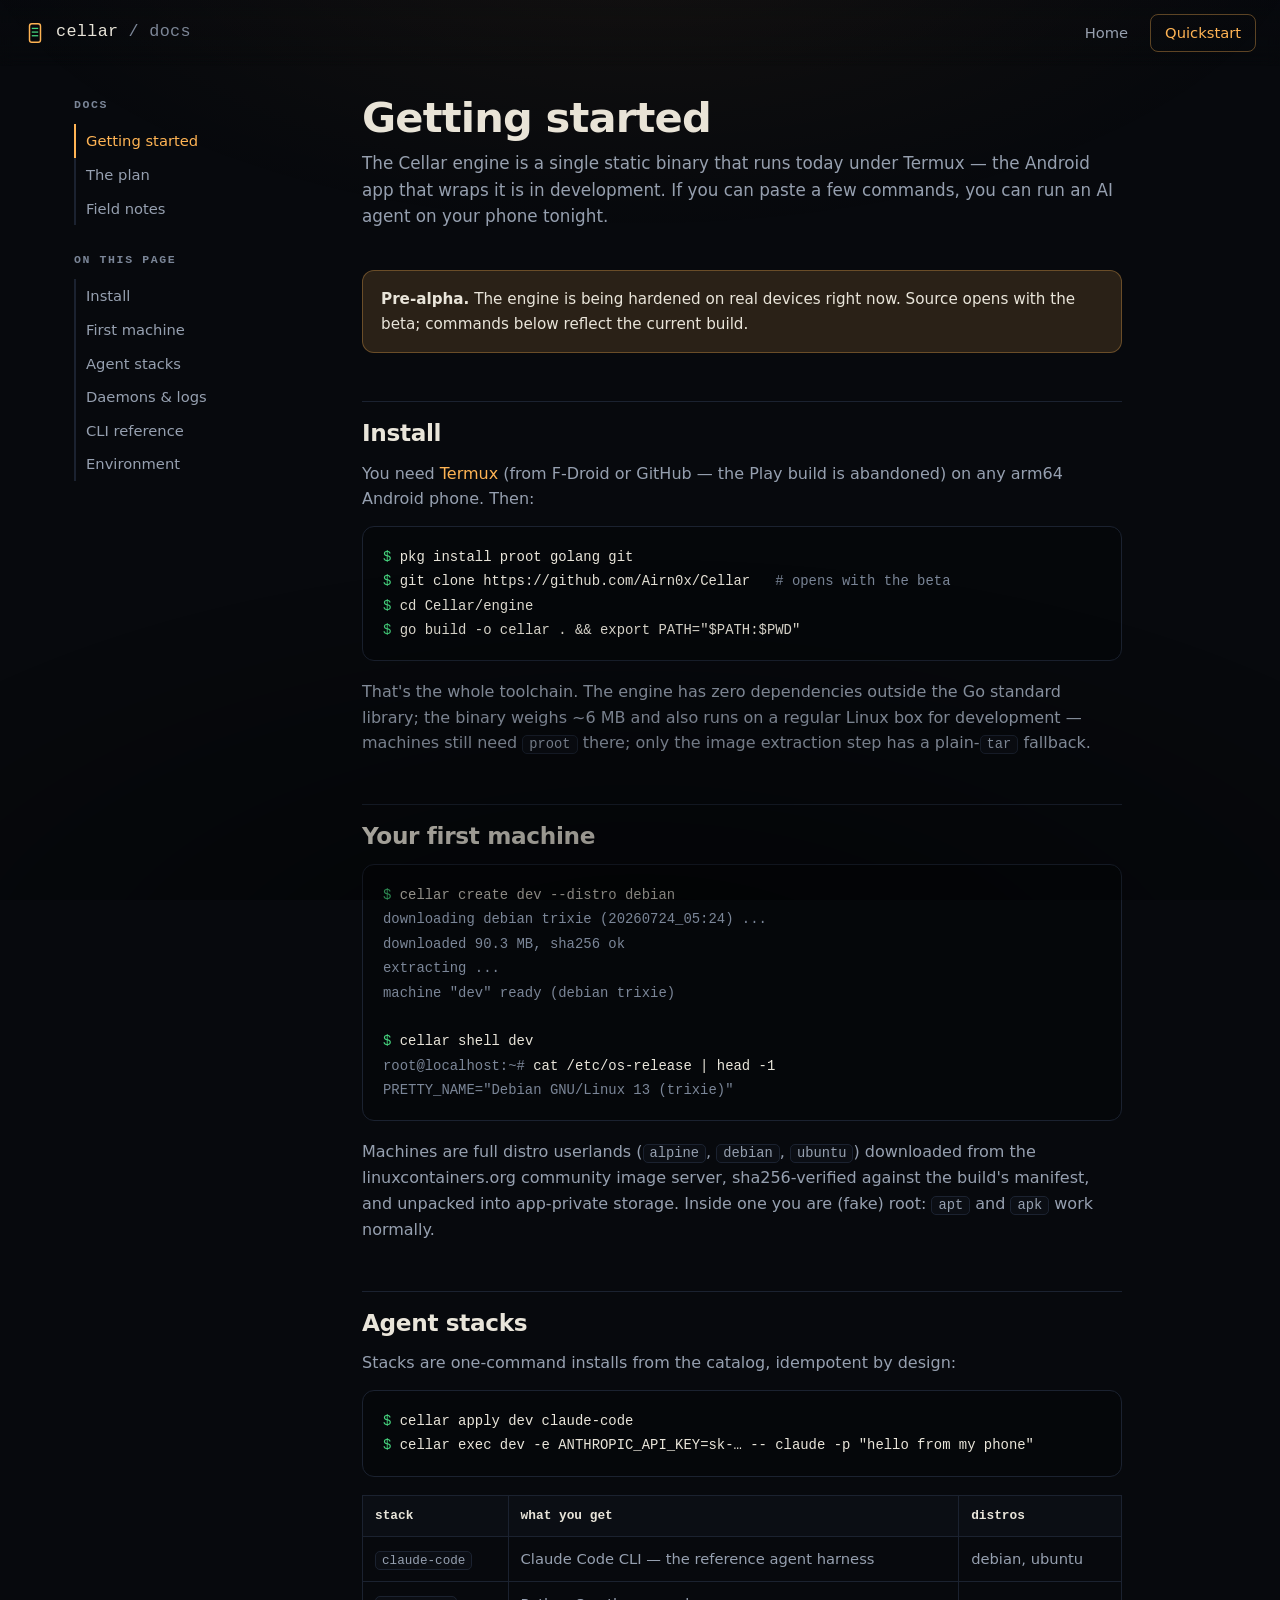
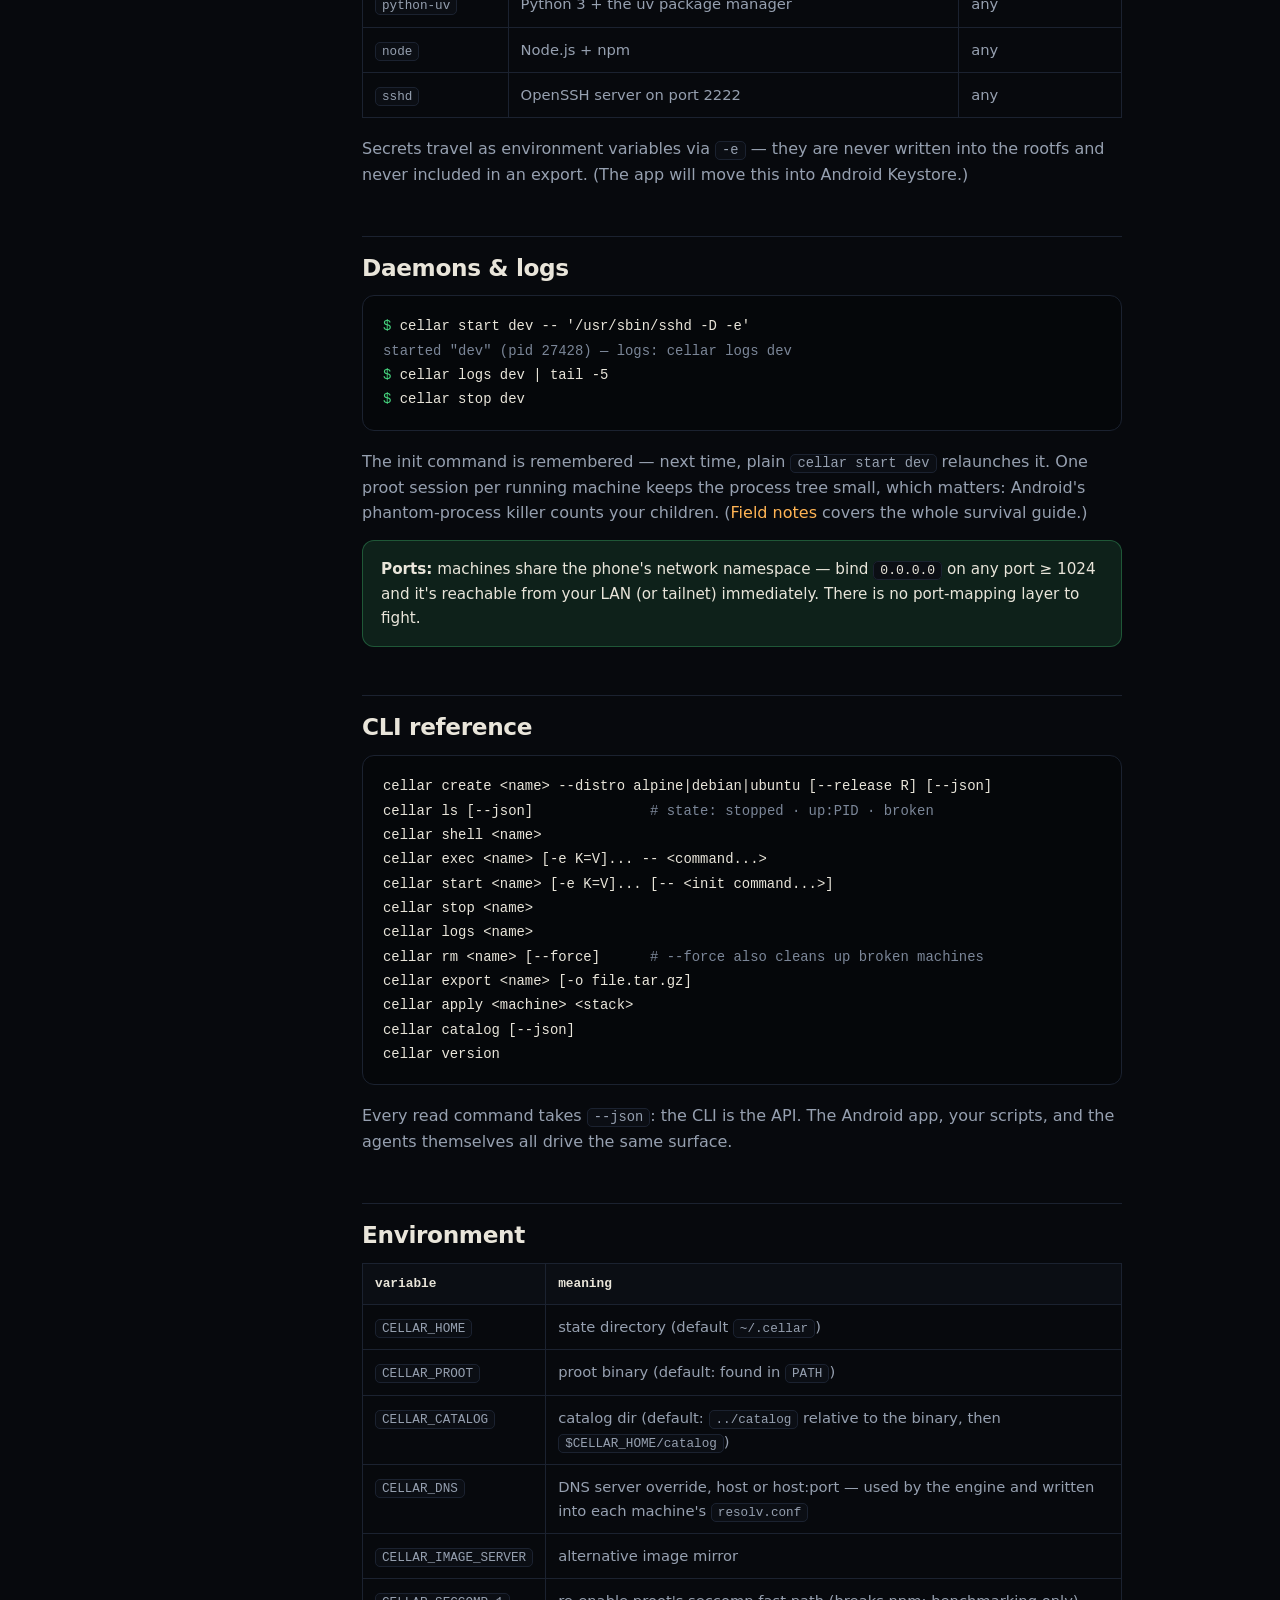
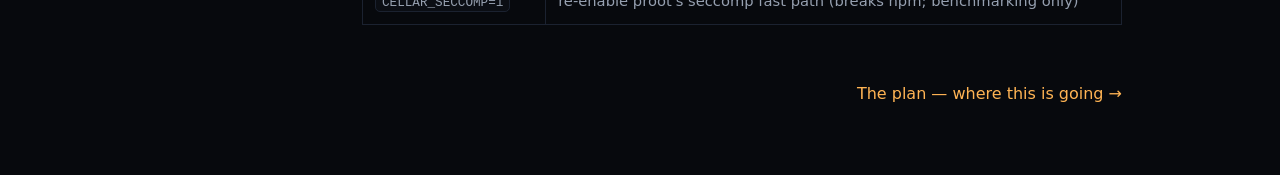
==== site/docs/index.html @ 8542e25e "site: cellar.parallex.in — 3D hero, docs section, deploy Static site (no build step): three.js cella" ====
<!doctype html>
<html lang="en">
<head>
<meta charset="utf-8">
<meta name="viewport" content="width=device-width, initial-scale=1">
<title>Getting started — Cellar docs</title>
<meta name="description" content="Install the Cellar engine under Termux, create your first machine, and run an AI agent inside it.">
<link rel="icon" href="../assets/favicon.svg" type="image/svg+xml">
<link rel="stylesheet" href="../assets/style.css">
<link rel="stylesheet" href="docs.css">
</head>
<body class="grain">

<nav class="nav">
  <a class="brand" href="../">
    <svg width="22" height="22" viewBox="0 0 24 24" fill="none" aria-hidden="true">
      <rect x="6" y="2" width="12" height="20" rx="2.5" stroke="#ffb454" stroke-width="1.6"/>
      <line x1="8.5" y1="7"  x2="15.5" y2="7"  stroke="#46d47e" stroke-width="1.4"/>
      <line x1="8.5" y1="11" x2="15.5" y2="11" stroke="#46d47e" stroke-width="1.4"/>
      <line x1="8.5" y1="15" x2="15.5" y2="15" stroke="#46d47e" stroke-width="1.4"/>
    </svg>
    cellar <span style="color:var(--dim)">/ docs</span>
  </a>
  <div class="links"><a href="../">Home</a><a class="cta" href="../#quickstart">Quickstart</a></div>
</nav>

<div class="docs-shell">
  <aside class="side">
    <div class="group">
      <b>Docs</b>
      <a href="./" class="here">Getting started</a>
      <a href="plan.html">The plan</a>
      <a href="field-notes.html">Field notes</a>
    </div>
    <div class="group">
      <b>On this page</b>
      <a href="#install">Install</a>
      <a href="#first">First machine</a>
      <a href="#stacks">Agent stacks</a>
      <a href="#daemons">Daemons &amp; logs</a>
      <a href="#cli">CLI reference</a>
      <a href="#env">Environment</a>
    </div>
  </aside>

  <main class="doc">
    <h1>Getting started</h1>
    <p class="subtitle">The Cellar engine is a single static binary that runs today under
      Termux — the Android app that wraps it is in development. If you can paste a few
      commands, you can run an AI agent on your phone tonight.</p>

    <div class="callout">
      <strong>Pre-alpha.</strong> The engine is being hardened on real devices right now.
      Source opens with the beta; commands below reflect the current build.
    </div>

    <h2 id="install">Install</h2>
    <p>You need <a href="https://termux.dev">Termux</a> (from F-Droid or GitHub — the Play
      build is abandoned) on any arm64 Android phone. Then:</p>
    <pre><span class="p">$</span> pkg install proot golang git
<span class="p">$</span> git clone https://github.com/Airn0x/Cellar   <span class="c"># opens with the beta</span>
<span class="p">$</span> cd Cellar/engine
<span class="p">$</span> go build -o cellar . && export PATH="$PATH:$PWD"</pre>
    <p>That's the whole toolchain. The engine has zero dependencies outside the Go
      standard library; the binary weighs ~6&nbsp;MB and also runs on a regular Linux box
      for development — machines still need <code>proot</code> there; only the image
      extraction step has a plain-<code>tar</code> fallback.</p>

    <h2 id="first">Your first machine</h2>
    <pre><span class="p">$</span> cellar create dev --distro debian
<span class="c">downloading debian trixie (20260724_05:24) ...</span>
<span class="c">downloaded 90.3 MB, sha256 ok</span>
<span class="c">extracting ...</span>
<span class="c">machine "dev" ready (debian trixie)</span>

<span class="p">$</span> cellar shell dev
<span class="c">root@localhost:~#</span> cat /etc/os-release | head -1
<span class="c">PRETTY_NAME="Debian GNU/Linux 13 (trixie)"</span></pre>
    <p>Machines are full distro userlands (<code>alpine</code>, <code>debian</code>,
      <code>ubuntu</code>) downloaded from the linuxcontainers.org community image server,
      sha256-verified against the build's manifest, and unpacked into app-private storage.
      Inside one you are (fake) root: <code>apt</code> and <code>apk</code> work normally.</p>

    <h2 id="stacks">Agent stacks</h2>
    <p>Stacks are one-command installs from the catalog, idempotent by design:</p>
    <pre><span class="p">$</span> cellar apply dev claude-code
<span class="p">$</span> cellar exec dev -e ANTHROPIC_API_KEY=sk-… -- claude -p "hello from my phone"</pre>
    <table>
      <tr><th>stack</th><th>what you get</th><th>distros</th></tr>
      <tr><td><code>claude-code</code></td><td>Claude Code CLI — the reference agent harness</td><td>debian, ubuntu</td></tr>
      <tr><td><code>python-uv</code></td><td>Python 3 + the uv package manager</td><td>any</td></tr>
      <tr><td><code>node</code></td><td>Node.js + npm</td><td>any</td></tr>
      <tr><td><code>sshd</code></td><td>OpenSSH server on port 2222</td><td>any</td></tr>
    </table>
    <p>Secrets travel as environment variables via <code>-e</code> — they are never written
      into the rootfs and never included in an export. (The app will move this into
      Android Keystore.)</p>

    <h2 id="daemons">Daemons &amp; logs</h2>
    <pre><span class="p">$</span> cellar start dev -- '/usr/sbin/sshd -D -e'
<span class="c">started "dev" (pid 27428) — logs: cellar logs dev</span>
<span class="p">$</span> cellar logs dev | tail -5
<span class="p">$</span> cellar stop dev</pre>
    <p>The init command is remembered — next time, plain <code>cellar start dev</code>
      relaunches it. One proot session per running machine keeps the process tree small,
      which matters: Android's phantom-process killer counts your children.
      (<a href="field-notes.html">Field notes</a> covers the whole survival guide.)</p>
    <div class="callout green">
      <strong>Ports:</strong> machines share the phone's network namespace — bind
      <code>0.0.0.0</code> on any port ≥ 1024 and it's reachable from your LAN
      (or tailnet) immediately. There is no port-mapping layer to fight.
    </div>

    <h2 id="cli">CLI reference</h2>
    <pre>cellar create &lt;name&gt; --distro alpine|debian|ubuntu [--release R] [--json]
cellar ls [--json]              <span class="c"># state: stopped · up:PID · broken</span>
cellar shell &lt;name&gt;
cellar exec &lt;name&gt; [-e K=V]... -- &lt;command...&gt;
cellar start &lt;name&gt; [-e K=V]... [-- &lt;init command...&gt;]
cellar stop &lt;name&gt;
cellar logs &lt;name&gt;
cellar rm &lt;name&gt; [--force]      <span class="c"># --force also cleans up broken machines</span>
cellar export &lt;name&gt; [-o file.tar.gz]
cellar apply &lt;machine&gt; &lt;stack&gt;
cellar catalog [--json]
cellar version</pre>
    <p>Every read command takes <code>--json</code>: the CLI is the API. The Android app,
      your scripts, and the agents themselves all drive the same surface.</p>

    <h2 id="env">Environment</h2>
    <table>
      <tr><th>variable</th><th>meaning</th></tr>
      <tr><td><code>CELLAR_HOME</code></td><td>state directory (default <code>~/.cellar</code>)</td></tr>
      <tr><td><code>CELLAR_PROOT</code></td><td>proot binary (default: found in <code>PATH</code>)</td></tr>
      <tr><td><code>CELLAR_CATALOG</code></td><td>catalog dir (default: <code>../catalog</code> relative to the binary, then <code>$CELLAR_HOME/catalog</code>)</td></tr>
      <tr><td><code>CELLAR_DNS</code></td><td>DNS server override, host or host:port — used by the engine and written into each machine's <code>resolv.conf</code></td></tr>
      <tr><td><code>CELLAR_IMAGE_SERVER</code></td><td>alternative image mirror</td></tr>
      <tr><td><code>CELLAR_SECCOMP=1</code></td><td>re-enable proot's seccomp fast path (breaks npm; benchmarking only)</td></tr>
    </table>

    <div class="next">
      <span></span>
      <a href="plan.html">The plan — where this is going →</a>
    </div>
  </main>
</div>
</body>
</html>
---- site/assets/style.css ----
/* Cellar — the server room in your cellphone.
   Theme: a warm bulb in a dark basement. Amber light, green LEDs,
   cool dark steel. No frameworks, no webfonts — system stacks only. */

:root {
  --bg: #07090d;
  --bg-2: #0b0e14;
  --panel: #0e1219;
  --line: #1b2230;
  --ink: #e9e5da;
  --muted: #96a0b0;
  --dim: #7b8698; /* ≥4.5:1 on all site backgrounds (WCAG AA) */
  --amber: #ffb454;
  --amber-soft: rgba(255, 180, 84, 0.14);
  --green: #46d47e;
  --green-soft: rgba(70, 212, 126, 0.12);
  --red: #ff6b6b;
  --mono: ui-monospace, "SF Mono", "Cascadia Code", "JetBrains Mono", Menlo, Consolas, monospace;
  --sans: system-ui, -apple-system, "Segoe UI", Roboto, Inter, sans-serif;
  --maxw: 1080px;
}

* { margin: 0; padding: 0; box-sizing: border-box; }

html { scroll-behavior: smooth; }

body {
  background: var(--bg);
  color: var(--ink);
  font-family: var(--sans);
  line-height: 1.6;
  -webkit-font-smoothing: antialiased;
  overflow-x: hidden;
}

::selection { background: var(--amber); color: #14100a; }

a { color: var(--amber); text-decoration: none; }
a:hover { text-decoration: underline; text-underline-offset: 3px; }

/* ---------- cellar atmosphere ---------- */

.grain::after {
  content: "";
  position: fixed;
  inset: 0;
  pointer-events: none;
  z-index: 50;
  background:
    radial-gradient(ellipse 90% 60% at 50% -10%, rgba(255, 180, 84, 0.06), transparent 60%),
    radial-gradient(ellipse 120% 80% at 50% 110%, rgba(0, 0, 0, 0.55), transparent 60%);
}

/* ---------- nav ---------- */

.nav {
  position: fixed;
  top: 0; left: 0; right: 0;
  z-index: 40;
  display: flex;
  align-items: center;
  justify-content: space-between;
  padding: 14px 24px;
  background: linear-gradient(rgba(7, 9, 13, 0.92), rgba(7, 9, 13, 0.75) 70%, transparent);
  backdrop-filter: blur(8px);
  -webkit-backdrop-filter: blur(8px);
}

.nav .brand {
  display: flex;
  align-items: center;
  gap: 10px;
  font-family: var(--mono);
  font-size: 1.05rem;
  letter-spacing: 0.02em;
  color: var(--ink);
}
.nav .brand:hover { text-decoration: none; }
.nav .brand svg { display: block; }

.nav .links {
  display: flex;
  gap: 22px;
  align-items: center;
  font-size: 0.92rem;
}
.nav .links a { color: var(--muted); }
.nav .links a:hover { color: var(--ink); text-decoration: none; }
.nav .links a.cta {
  color: var(--amber);
  border: 1px solid rgba(255, 180, 84, 0.35);
  padding: 6px 14px;
  border-radius: 8px;
  transition: background 0.2s, color 0.2s;
}
.nav .links a.cta:hover { background: var(--amber); color: #14100a; }

/* ---------- hero ---------- */

.hero {
  position: relative;
  min-height: 100svh;
  display: flex;
  align-items: center;
  justify-content: center;
  /* stands alone if WebGL is unavailable: same mood, no canvas */
  background:
    radial-gradient(ellipse 70% 45% at 50% 30%, rgba(255, 180, 84, 0.08), transparent 65%),
    radial-gradient(ellipse 55% 35% at 50% 78%, rgba(70, 212, 126, 0.05), transparent 60%),
    var(--bg);
}

#scene {
  position: absolute;
  inset: 0;
  width: 100%;
  height: 100%;
  display: block;
  background: var(--bg); /* a dead canvas must never flash white */
}

.hero-copy {
  position: relative;
  z-index: 2;
  text-align: center;
  padding: 0 24px;
  max-width: 780px;
  pointer-events: none;
}
.hero-copy > * { pointer-events: auto; }

.hero-kicker {
  font-family: var(--mono);
  font-size: 0.85rem;
  letter-spacing: 0.14em;
  text-transform: uppercase;
  color: var(--green);
  margin-bottom: 18px;
}
.hero-kicker::before { content: "● "; animation: blink 2.4s infinite; }

@keyframes blink { 0%, 100% { opacity: 1; } 50% { opacity: 0.25; } }

h1 {
  font-size: clamp(2.4rem, 6.5vw, 4.2rem);
  line-height: 1.05;
  font-weight: 750;
  letter-spacing: -0.02em;
  text-wrap: balance;
}
h1 em {
  font-style: normal;
  color: var(--amber);
  text-shadow: 0 0 34px rgba(255, 180, 84, 0.35);
}

.hero-sub {
  margin: 22px auto 0;
  max-width: 560px;
  color: var(--muted);
  font-size: 1.08rem;
  text-wrap: pretty;
}

.hero-ctas {
  margin-top: 34px;
  display: flex;
  gap: 14px;
  justify-content: center;
  flex-wrap: wrap;
}

.btn {
  font-family: var(--mono);
  font-size: 0.95rem;
  padding: 12px 22px;
  border-radius: 10px;
  border: 1px solid var(--line);
  color: var(--ink);
  background: rgba(14, 18, 25, 0.7);
  transition: transform 0.15s, background 0.2s, border-color 0.2s;
}
.btn:hover { text-decoration: none; transform: translateY(-1px); border-color: var(--dim); }
.btn.primary {
  background: var(--amber);
  border-color: var(--amber);
  color: #14100a;
  font-weight: 600;
}
.btn.primary:hover { background: #ffc271; }

.scroll-hint {
  position: absolute;
  bottom: 26px;
  left: 50%;
  transform: translateX(-50%);
  color: var(--dim);
  font-family: var(--mono);
  font-size: 0.75rem;
  letter-spacing: 0.2em;
  animation: sink 2.6s ease-in-out infinite;
}
@keyframes sink { 0%, 100% { transform: translate(-50%, 0); } 50% { transform: translate(-50%, 7px); } }

/* ---------- sections ---------- */

section { position: relative; z-index: 2; }

.wrap {
  max-width: var(--maxw);
  margin: 0 auto;
  padding: 96px 24px;
}

.kicker {
  font-family: var(--mono);
  font-size: 0.8rem;
  letter-spacing: 0.16em;
  text-transform: uppercase;
  color: var(--amber);
  margin-bottom: 12px;
}

h2 {
  font-size: clamp(1.7rem, 3.6vw, 2.5rem);
  letter-spacing: -0.015em;
  line-height: 1.15;
  margin-bottom: 14px;
  text-wrap: balance;
}

.lead {
  color: var(--muted);
  max-width: 640px;
  font-size: 1.05rem;
  margin-bottom: 44px;
  text-wrap: pretty;
}

/* cards */

.grid {
  display: grid;
  gap: 16px;
  grid-template-columns: repeat(auto-fit, minmax(260px, 1fr));
}

.card {
  background: linear-gradient(180deg, var(--panel), var(--bg-2));
  border: 1px solid var(--line);
  border-radius: 14px;
  padding: 26px 24px;
  transition: border-color 0.25s, transform 0.25s;
}
.card:hover { border-color: rgba(255, 180, 84, 0.35); transform: translateY(-2px); }

.card .icon {
  font-family: var(--mono);
  color: var(--green);
  font-size: 1.1rem;
  margin-bottom: 14px;
  display: inline-block;
  background: var(--green-soft);
  border: 1px solid rgba(70, 212, 126, 0.25);
  border-radius: 8px;
  padding: 6px 10px;
}
.card.amber .icon {
  color: var(--amber);
  background: var(--amber-soft);
  border-color: rgba(255, 180, 84, 0.3);
}

.card h3 { font-size: 1.08rem; margin-bottom: 8px; letter-spacing: -0.01em; }
.card p { color: var(--muted); font-size: 0.95rem; }
.card p code, .lead code, li code {
  font-family: var(--mono);
  font-size: 0.85em;
  background: var(--bg);
  border: 1px solid var(--line);
  border-radius: 5px;
  padding: 1px 6px;
  color: var(--ink);
}

/* architecture diagram */

.arch {
  font-family: var(--mono);
  font-size: 0.86rem;
  line-height: 1.7;
  background: var(--bg-2);
  border: 1px solid var(--line);
  border-radius: 14px;
  padding: 28px;
  overflow-x: auto;
  color: var(--muted);
  white-space: pre;
}
.arch b { color: var(--amber); font-weight: 600; }
.arch i { color: var(--green); font-style: normal; }

/* reality section */

.reality { background: linear-gradient(180deg, transparent, rgba(255, 107, 107, 0.03), transparent); }
.reality .card { border-left: 3px solid rgba(255, 107, 107, 0.4); border-radius: 6px 14px 14px 6px; }
.reality .card h3 { color: var(--ink); }

/* terminal */

.term {
  background: #05070a;
  border: 1px solid var(--line);
  border-radius: 14px;
  overflow: hidden;
  box-shadow: 0 30px 80px rgba(0, 0, 0, 0.5);
}
.term-bar {
  display: flex;
  align-items: center;
  gap: 8px;
  padding: 12px 16px;
  border-bottom: 1px solid var(--line);
  background: var(--bg-2);
}
.term-bar span { width: 11px; height: 11px; border-radius: 50%; background: var(--line); }
.term-bar span:nth-child(1) { background: #ff5f57; }
.term-bar span:nth-child(2) { background: #febc2e; }
.term-bar span:nth-child(3) { background: #28c840; }
.term-bar em {
  font-style: normal;
  margin-left: auto;
  font-family: var(--mono);
  font-size: 0.75rem;
  color: var(--dim);
}
.term pre {
  padding: 22px 24px;
  font-family: var(--mono);
  font-size: 0.9rem;
  line-height: 1.85;
  overflow-x: auto;
}
.term .p { color: var(--green); user-select: none; }
.term .c { color: var(--dim); }
.term .o { color: var(--muted); }

/* FAQ */

details {
  border: 1px solid var(--line);
  border-radius: 12px;
  background: var(--panel);
  margin-bottom: 12px;
  overflow: hidden;
}
summary {
  cursor: pointer;
  padding: 18px 22px;
  font-weight: 600;
  list-style: none;
  display: flex;
  justify-content: space-between;
  align-items: center;
  gap: 12px;
}
summary::-webkit-details-marker { display: none; }
summary::after {
  content: "+";
  font-family: var(--mono);
  color: var(--amber);
  font-size: 1.2rem;
  transition: transform 0.2s;
}
details[open] summary::after { transform: rotate(45deg); }
details .a { padding: 0 22px 20px; color: var(--muted); font-size: 0.96rem; }
details .a a { color: var(--amber); }

/* footer */

footer {
  border-top: 1px solid var(--line);
  padding: 44px 24px 60px;
  position: relative;
  z-index: 2;
}
.foot {
  max-width: var(--maxw);
  margin: 0 auto;
  display: flex;
  flex-wrap: wrap;
  gap: 24px;
  justify-content: space-between;
  align-items: center;
  color: var(--dim);
  font-size: 0.88rem;
}
.foot .fbrand { font-family: var(--mono); color: var(--muted); display: flex; gap: 10px; align-items: center; }
.foot nav { display: flex; gap: 18px; }
.foot a { color: var(--muted); }

.badge {
  display: inline-block;
  font-family: var(--mono);
  font-size: 0.72rem;
  letter-spacing: 0.08em;
  padding: 3px 10px;
  border-radius: 999px;
  border: 1px solid rgba(70, 212, 126, 0.35);
  color: var(--green);
  background: var(--green-soft);
  vertical-align: middle;
}
.badge.warn { border-color: rgba(255, 180, 84, 0.4); color: var(--amber); background: var(--amber-soft); }

/* scroll reveal — hidden state only when JS is present (the html.js
   class), so content never depends on JS to be visible */

.js .reveal { opacity: 0; transform: translateY(22px); transition: opacity 0.7s ease, transform 0.7s ease; }
.js .reveal.in { opacity: 1; transform: none; }

@media (prefers-reduced-motion: reduce) {
  html { scroll-behavior: auto; }
  /* .js .reveal outspecifies a bare .reveal — media queries add no specificity */
  .js .reveal, .reveal { opacity: 1; transform: none; transition: none; }
  .scroll-hint, .hero-kicker::before { animation: none; }
}

@media (max-width: 640px) {
  .nav .links a:not(.cta) { display: none; }
  .wrap { padding: 72px 20px; }
}
---- site/docs/docs.css ----
/* Cellar docs — same cellar, better lighting.
   Loaded alongside ../assets/style.css via <link> (no @import chain). */

.docs-shell {
  display: grid;
  grid-template-columns: 240px 1fr;
  max-width: 1180px;
  margin: 0 auto;
  padding: 96px 24px 80px;
  gap: 48px;
}

.side {
  position: sticky;
  top: 90px;
  align-self: start;
  font-size: 0.92rem;
}
.side .group { margin-bottom: 26px; }
.side .group > b {
  display: block;
  font-family: var(--mono);
  font-size: 0.72rem;
  letter-spacing: 0.14em;
  text-transform: uppercase;
  color: var(--dim);
  margin-bottom: 10px;
}
.side a {
  display: block;
  color: var(--muted);
  padding: 5px 10px;
  border-left: 2px solid var(--line);
  transition: color 0.15s, border-color 0.15s;
}
.side a:hover { color: var(--ink); text-decoration: none; }
.side a.here { color: var(--amber); border-left-color: var(--amber); }

main.doc { min-width: 0; max-width: 760px; }

/* anchor targets must clear the ~65px fixed nav */
.doc h1, .doc h2, .doc h3, .doc [id] { scroll-margin-top: 84px; }

.doc h1 {
  font-size: clamp(1.9rem, 4vw, 2.6rem);
  margin-bottom: 10px;
}
.doc .subtitle { color: var(--muted); font-size: 1.05rem; margin-bottom: 40px; }

.doc h2 {
  font-size: 1.45rem;
  margin: 48px 0 14px;
  padding-top: 18px;
  border-top: 1px solid var(--line);
}
.doc h3 { font-size: 1.08rem; margin: 28px 0 10px; color: var(--ink); }
.doc p { color: var(--muted); margin-bottom: 14px; }
.doc p strong, .doc li strong { color: var(--ink); }
.doc ul, .doc ol { margin: 0 0 16px 22px; color: var(--muted); }
.doc li { margin-bottom: 8px; }

.doc pre {
  background: #05070a;
  border: 1px solid var(--line);
  border-radius: 12px;
  padding: 18px 20px;
  font-family: var(--mono);
  font-size: 0.87rem;
  line-height: 1.75;
  overflow-x: auto;
  margin: 0 0 18px;
  color: var(--ink);
}
.doc pre .c { color: var(--dim); }
.doc pre .p { color: var(--green); user-select: none; }
.doc code {
  font-family: var(--mono);
  font-size: 0.86em;
  background: var(--bg-2);
  border: 1px solid var(--line);
  border-radius: 5px;
  padding: 1px 6px;
}
.doc pre code { background: none; border: none; padding: 0; }

/* real tables (display:block would strip semantics for screen readers) */
.doc table {
  width: 100%;
  border-collapse: collapse;
  margin-bottom: 18px;
  font-size: 0.92rem;
}
.doc th, .doc td {
  text-align: left;
  padding: 10px 12px;
  border: 1px solid var(--line);
  color: var(--muted);
  vertical-align: top;
}
@media (max-width: 640px) {
  .doc table { font-size: 0.82rem; }
  .doc th, .doc td { padding: 8px 8px; }
}
.doc th { color: var(--ink); background: var(--bg-2); font-family: var(--mono); font-size: 0.8rem; }

.callout {
  border: 1px solid rgba(255, 180, 84, 0.3);
  background: var(--amber-soft);
  border-radius: 12px;
  padding: 16px 18px;
  color: var(--ink);
  margin-bottom: 18px;
  font-size: 0.95rem;
}
.callout.green { border-color: rgba(70, 212, 126, 0.3); background: var(--green-soft); }

.doc .next {
  margin-top: 56px;
  display: flex;
  justify-content: space-between;
  gap: 12px;
  flex-wrap: wrap;
}

@media (max-width: 860px) {
  .docs-shell { grid-template-columns: 1fr; gap: 12px; }
  .side { position: static; display: flex; flex-wrap: wrap; gap: 4px 14px; border-bottom: 1px solid var(--line); padding-bottom: 16px; }
  .side .group { margin: 0; }
  .side .group > b { display: none; }
  .side a { border-left: none; padding: 4px 6px; }
}
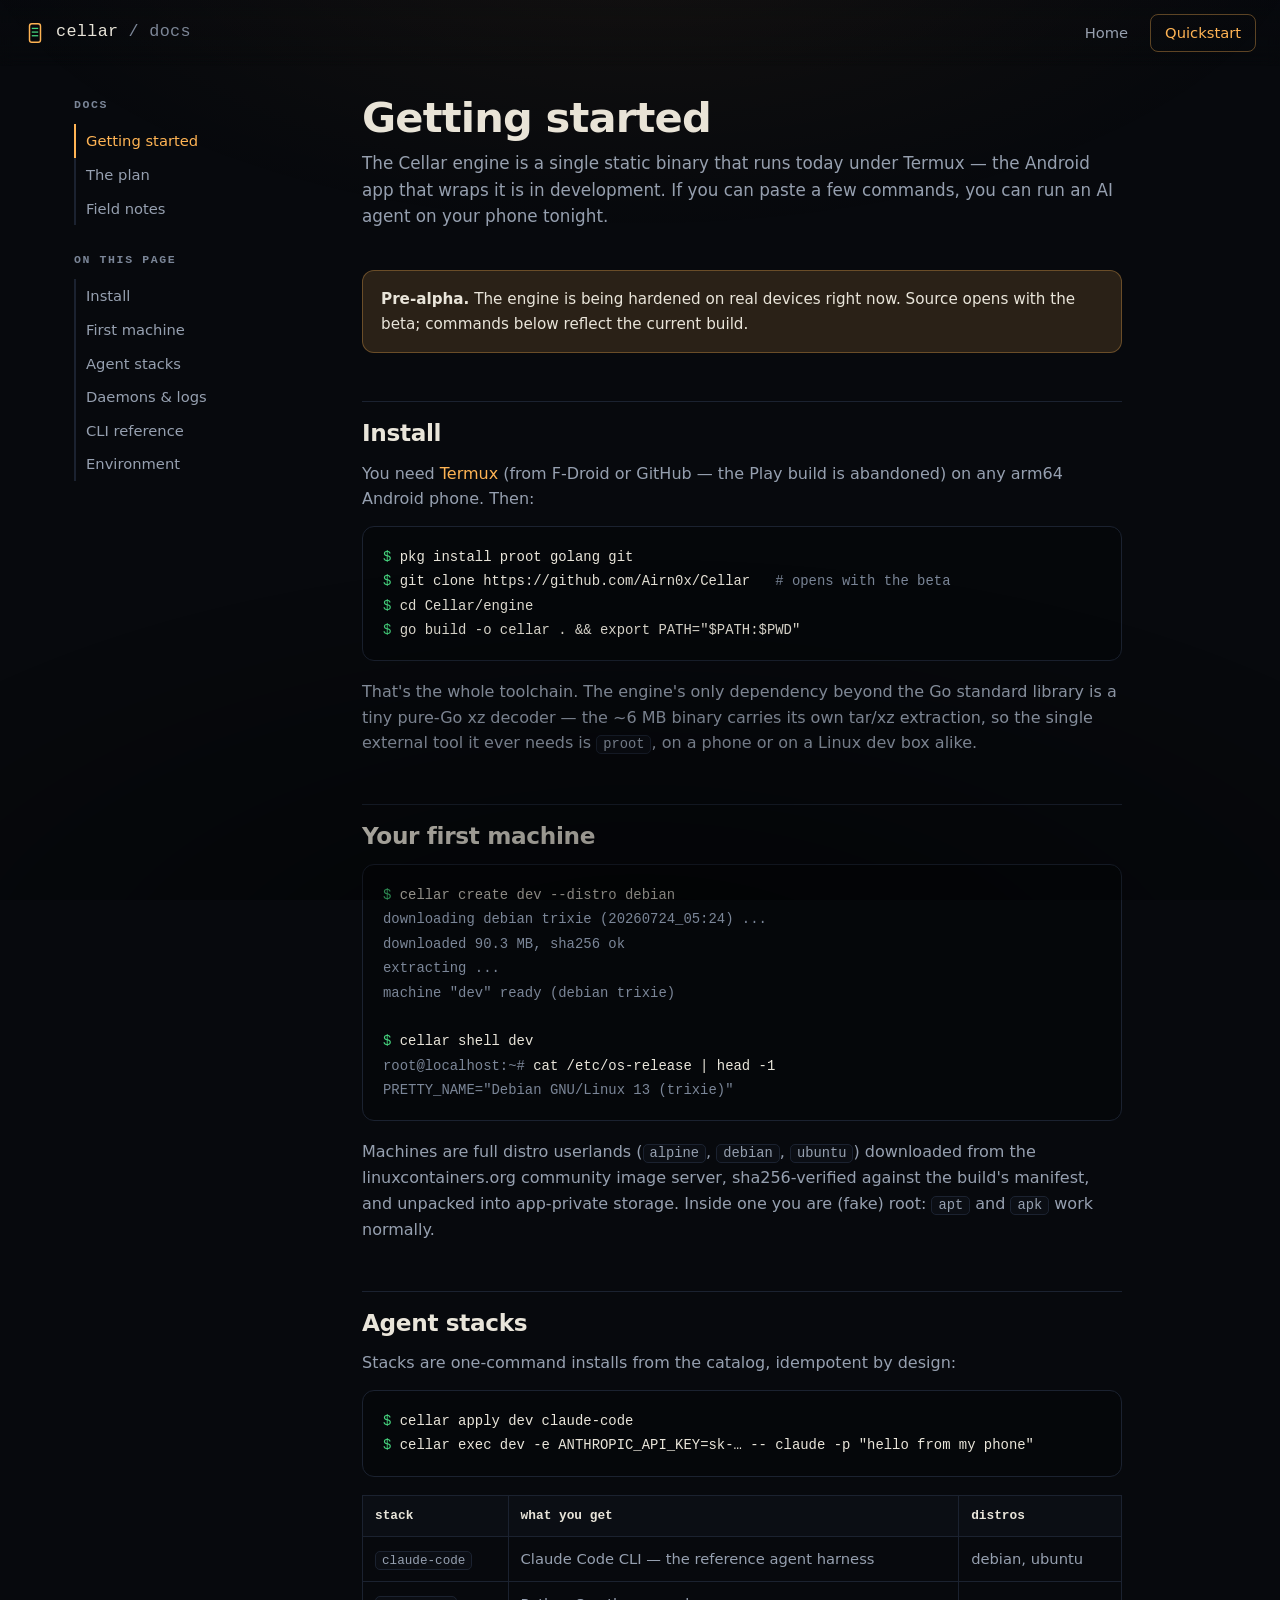
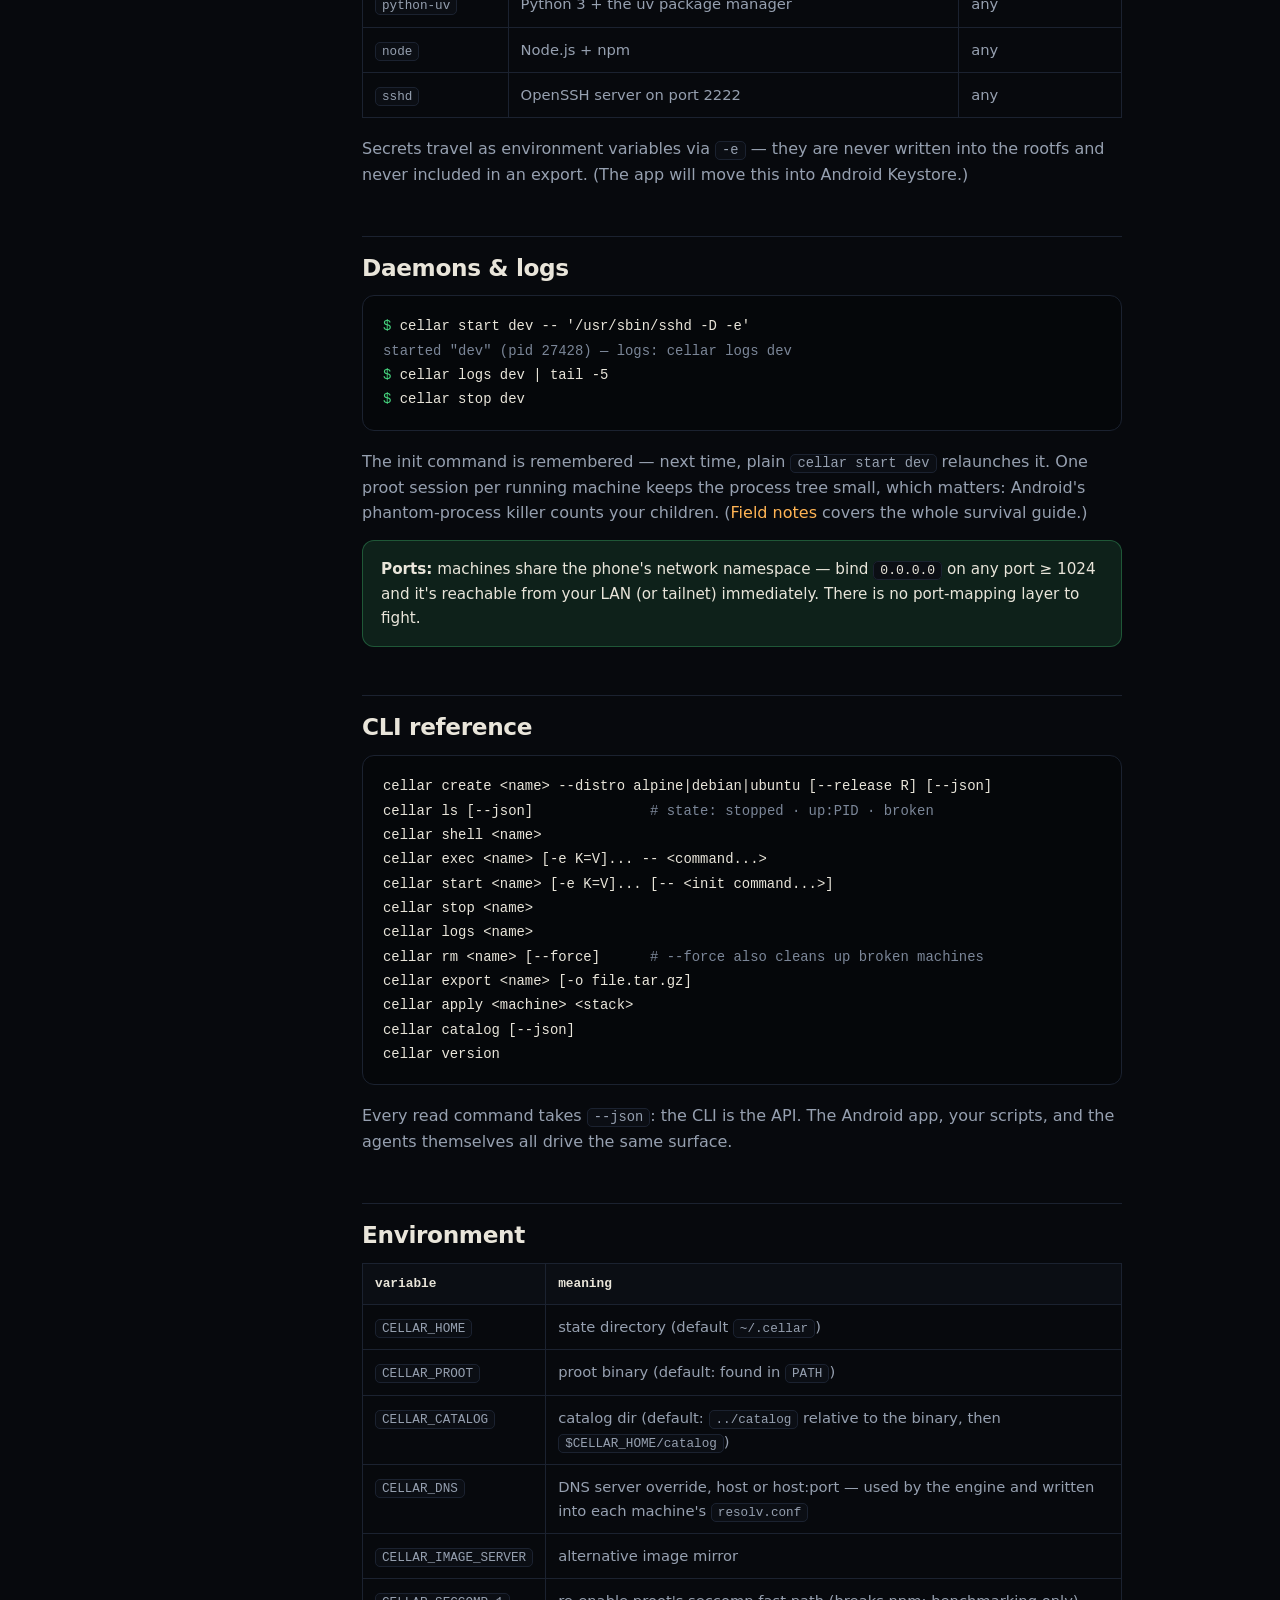
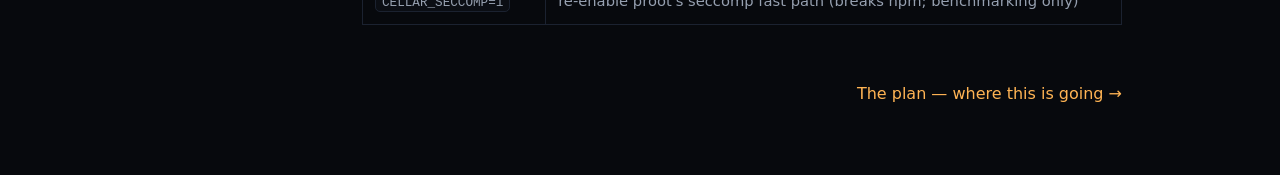
==== commit 19e65bb1: "engine v0.2 + Android skeleton: no external tar, APK pipeline Engine: pure-Go tar/xz extraction (har" ====
--- a/site/docs/index.html
+++ b/site/docs/index.html
@@ -61,10 +61,10 @@
 <span class="p">$</span> git clone https://github.com/Airn0x/Cellar   <span class="c"># opens with the beta</span>
 <span class="p">$</span> cd Cellar/engine
 <span class="p">$</span> go build -o cellar . && export PATH="$PATH:$PWD"</pre>
-    <p>That's the whole toolchain. The engine has zero dependencies outside the Go
-      standard library; the binary weighs ~6&nbsp;MB and also runs on a regular Linux box
-      for development — machines still need <code>proot</code> there; only the image
-      extraction step has a plain-<code>tar</code> fallback.</p>
+    <p>That's the whole toolchain. The engine's only dependency beyond the Go standard
+      library is a tiny pure-Go xz decoder — the ~6&nbsp;MB binary carries its own
+      tar/xz extraction, so the single external tool it ever needs is
+      <code>proot</code>, on a phone or on a Linux dev box alike.</p>
 
     <h2 id="first">Your first machine</h2>
     <pre><span class="p">$</span> cellar create dev --distro debian
